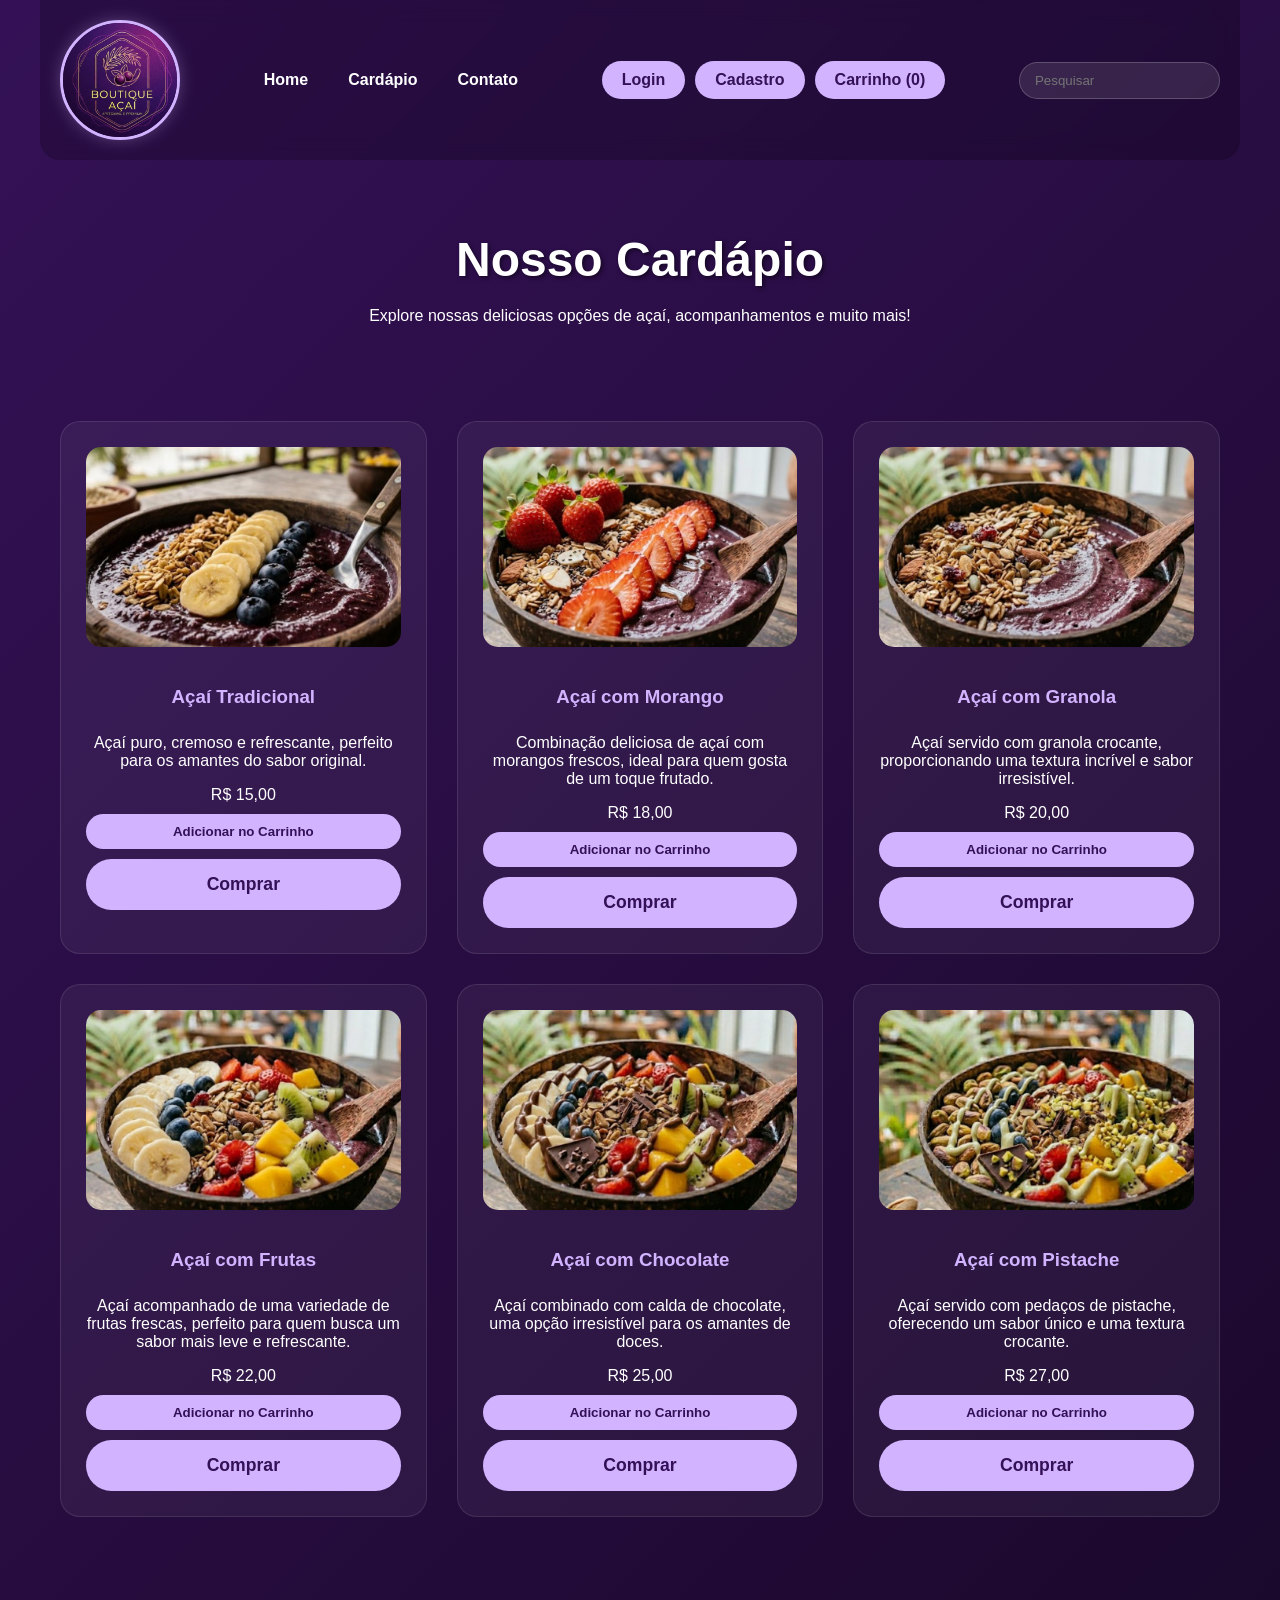
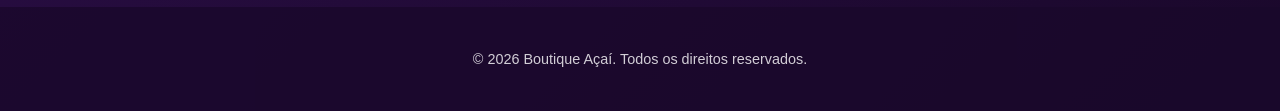
==== cardapio.html @ abd98169 "Site para Comércio de Açaí" ====
<!DOCTYPE html>
<html lang="pt-BR">
<head>
    <meta charset="UTF-8">
    <meta name="viewport" content="width=device-width, initial-scale=1.0">
    <title>Cardápio - Boutique Açaí</title>
    <link rel="stylesheet" href="style.css">
    <script src="script.js" defer></script>
</head>
<body>  
    
    <header class="container">
        <img src="img/logo.jpg" alt="Logo Boutique Açaí" class="logo">
        <nav class="menu">
            <a href="index.html">Home</a>
            <a href="cardapio.html">Cardápio</a>
            <a href="contato.html">Contato</a>
        </nav>
        <div class="auth-group">
            <a href="login.html" class="btn-auth">Login</a>
            <a href="cadastro.html" class="btn-auth">Cadastro</a>
            <a href="carrinho.html" class="btn-auth">Carrinho</a>
        </div>
        <div class="search">
            <input type="text" placeholder="Pesquisar">
        </div>
    </header>

    <div class="content">   
        <h1>Nosso Cardápio</h1>
        <p>Explore nossas deliciosas opções de açaí, acompanhamentos e muito mais!</p>
    </div>
    <div class="products">
        <div class="product-item">
            <img src="img/acai-tradicional.jpg" alt="Açaí Tradicional" class="product-image">
            <h3>Açaí Tradicional</h3>
            <p>Açaí puro, cremoso e refrescante, perfeito para os amantes do sabor original.</p>
            <valor>R$ 15,00</valor>
            <button class="btn-auth">Adicionar no Carrinho</button>
            <button class="btn-cta">Comprar</button>

        </div>
        <div class="product-item">
            <img src="img/acai-morango.jpg" alt="Açaí com Morango" class="product-image">
            <h3>Açaí com Morango</h3>
            <p>Combinação deliciosa de açaí com morangos frescos, ideal para quem gosta de um toque frutado.</p>
            <valor>R$ 18,00</valor>
            <button class="btn-auth">Adicionar no Carrinho</button>
            <button class="btn-cta">Comprar</button>
        </div>
        <div class="product-item">
            <img src="img/acai-granola.jpg" alt="Açaí com Granola" class="product-image">
            <h3>Açaí com Granola</h3>
            <p>Açaí servido com granola crocante, proporcionando uma textura incrível e sabor irresistível.</p>
            <valor>R$ 20,00</valor>
            <button class="btn-auth">Adicionar no Carrinho</button>
            <button class="btn-cta">Comprar</button>    
        </div>
        <div class="product-item">
            <img src="img/acai-frutas.jpg" alt="Açaí com Frutas" class="product-image">
            <h3>Açaí com Frutas</h3>
            <p>Açaí acompanhado de uma variedade de frutas frescas, perfeito para quem busca um sabor mais leve e refrescante.</p>
            <valor>R$ 22,00</valor>
            <button class="btn-auth">Adicionar no Carrinho</button>
            <button class="btn-cta">Comprar</button>
        </div>  
        <div class="product-item">
            <img src="img/acai-chocolate.jpg" alt="Açaí com Chocolate" class="product-image">
            <h3>Açaí com Chocolate</h3>
            <p>Açaí combinado com calda de chocolate, uma opção irresistível para os amantes de doces.</p>
            <valor>R$ 25,00</valor>
            <button class="btn-auth">Adicionar no Carrinho</button>
            <button class="btn-cta">Comprar</button>
        </div>
        <div class="product-item">
            <img src="img/acai-pistache.jpg" alt="Açaí com Pistache" class="product-image">
            <h3>Açaí com Pistache</h3>  
            <p>Açaí servido com pedaços de pistache, oferecendo um sabor único e uma textura crocante.</p>
            <valor>R$ 27,00</valor>
            <button class="btn-auth">Adicionar no Carrinho</button>
            <button class="btn-cta">Comprar</button>
        </div>
        

    
        <!-- Adicione mais produtos conforme necessário -->
    </div>
    <div class="footer">
        <p>&copy; 2026 Boutique Açaí. Todos os direitos reservados.</p>
    </div>
</body>
</html>
---- style.css ----
* {
    box-sizing: border-box;
}

body {
    font-family: 'Segoe UI', Tahoma, Geneva, Verdana, sans-serif;
    margin: 0;
    padding: 0;
    background: linear-gradient(135deg, #341156 0%, #1a082b 100%);
    color: #fff;
    text-align: center;
    min-height: 100vh;
}

.container {
    max-width: 1200px;
    margin: 0 auto;
    display: flex;
    flex-wrap: wrap;
    justify-content: space-between;
    align-items: center;
    padding: 20px 20px 20px 20px;
    background: rgba(0, 0, 0, 0.2);
    backdrop-filter: blur(10px);
    border-radius: 0 0 20px 20px;
}

.logo {
    width: 120px;
    height: 120px;
    border-radius: 50%;
    object-fit: cover;
    border: 3px solid #d1b3ff;
    box-shadow: 0 0 15px rgba(209, 179, 255, 0.3);
}

.menu {
    display: flex;
    gap: 20px;
}

.menu a {
    text-decoration: none;
    color: #fff;
    font-weight: bold;
    transition: all 0.3s ease;
    padding: 5px 10px;
}

.menu a:hover {
    color: #d1b3ff;
    transform: translateY(-2px);
}
.auth-group {
    display: flex;
    gap: 10px;
    align-items: center;
}

.btn-auth {
    background: #d1b3ff;
    color: #341156;
    padding: 10px 20px;
    border-radius: 25px;
    text-decoration: none;
    font-weight: bold;
    transition: all 0.3s ease;
    display: inline-block;
}

.btn-auth:hover {
    background: #fff;
    transform: scale(1.05);
    box-shadow: 0 5px 15px rgba(0,0,0,0.3);
}

.search input {
    padding: 10px 15px;
    border-radius: 20px;
    border: none;
    outline: none;
    background: rgba(255, 255, 255, 0.1);
    color: #fff;
    border: 1px solid rgba(255, 255, 255, 0.2);
}

.banner {
    background: linear-gradient(rgba(0,0,0,0.5), rgba(0,0,0,0.5)), url('img/banner.jpg') center/cover no-repeat;
    height: 400px;
    display: flex;
    flex-direction: column;
    justify-content: center;
    align-items: center;
    padding: 0 20px;
    margin-top: 10px;
}

.banner h2 {
    font-size: 3rem;
    margin-bottom: 10px;
    text-shadow: 2px 2px 8px rgba(0,0,0,0.7);
}

.banner p {
    font-size: 1.4rem;
    margin-bottom: 20px;
    text-shadow: 1px 1px 4px rgba(0,0,0,0.7);
    color: #fff;
    max-width: 600px;
    text-align: center;
    line-height: 1.5;
}

.btn-cta {
    background: #d1b3ff;
    color: #341156;
    padding: 15px 30px;
    border-radius: 30px;
    text-decoration: none;
    font-weight: bold;
    font-size: 1.1rem;
    transition: 0.3s;
}

.btn-cta:hover {
    background: #fff;
    transform: translateY(-3px);
    box-shadow: 0 10px 20px rgba(0,0,0,0.3);
}

.content {
    padding: 40px 20px;
    max-width: 1200px;
    margin: 0 auto;
}

.content h1 {
    font-size: 3rem;
    margin-bottom: 20px;
    text-shadow: 2px 2px 4px rgba(0,0,0,0.5);
}

.contact-form, .login-form {
    max-width: 600px;
    margin: 0 auto 40px auto;
    background: rgba(255, 255, 255, 0.05);
    padding: 30px;
    border-radius: 20px;
    border: 1px solid rgba(255, 255, 255, 0.1);
    text-align: left;
}

.contact-form label, .login-form label {
    display: block;
    margin-bottom: 8px;
    color: #d1b3ff;
    font-weight: bold;
}

.contact-form input,
.login-form input,
.contact-form textarea {
    width: 100%;
    padding: 12px;
    margin-bottom: 20px;
    border-radius: 10px;
    border: 1px solid rgba(255, 255, 255, 0.2);
    background: rgba(255, 255, 255, 0.1);
    color: #fff;
    font-family: inherit;
}

.contact-form input:focus,
.login-form input:focus,
.contact-form textarea:focus {
    outline: none;
    border-color: #d1b3ff;
    background: rgba(255, 255, 255, 0.15);
}

.contact-form .btn-cta, .login-form .btn-cta {
    width: 100%;
    border: none;
    cursor: pointer;
}

.login-form p {
    text-align: center;
    margin-top: 20px;
}

.login-form a {
    color: #d1b3ff;
    text-decoration: none;
    font-weight: bold;
    transition: 0.3s;
}

.login-form a:hover {
    color: #fff;
    text-decoration: underline;
}

.btn-whatsapp {
    background: #25d366;
    color: #fff;
    padding: 15px 30px;
    border-radius: 30px;
    text-decoration: none;
    font-weight: bold;
    display: inline-flex;
    align-items: center;
    gap: 10px;
    transition: 0.3s;
}

.btn-whatsapp:hover {
    background: #128c7e;
    transform: translateY(-3px);
    box-shadow: 0 10px 20px rgba(37, 211, 102, 0.3);
}

.products {
    display: grid;
    grid-template-columns: repeat(auto-fit, minmax(300px, 1fr));
    gap: 30px;
    padding: 40px 20px;
    max-width: 1200px;
    margin: 0 auto;
}

.product-item {
    background: rgba(255, 255, 255, 0.05);
    padding: 25px;
    border-radius: 20px;
    border: 1px solid rgba(255, 255, 255, 0.1);
    transition: transform 0.3s ease, background 0.3s ease;
    display: flex;
    flex-direction: column;
    align-items: center;
}

.product-item:hover {
    transform: translateY(-10px);
    background: rgba(255, 255, 255, 0.1);
}

.product-image {
    width: 100%;
    height: 200px;
    object-fit: cover;
    border-radius: 15px;
    margin-bottom: 20px;
}

.product-item h3 {
    color: #d1b3ff;
    margin-bottom: 10px;
}

.product-item .btn-cta, .product-item .btn-auth {
    width: 100%;
    margin-top: 10px;
    border: none;
    cursor: pointer;
}

.footer {
    background: #1a082b;
    padding: 30px;
    margin-top: 50px;
    font-size: 0.9rem;
    opacity: 0.8;
}

@media (max-width: 992px) {
    .container {
        flex-direction: column;
        gap: 20px;
        padding: 10px;
    }
    .logo {
        width: 100px;
        height: 100px;
    }
    .menu {
        justify-content: center;
    }
    .menu a {
        font-size: 1rem;
    }
    .btn-auth {
        font-size: 0.9rem;
        padding: 5px 10px;  
    }
}

@media (max-width: 480px) {
    .logo {
        width: 100px;
        height: 100px;
        margin-bottom: 20px;
    }
    .menu a {
        font-size: 0.8rem;
    }
    .btn-auth {
        font-size: 0.7rem;
        padding: 5px 8px;
    }
    .search input {
        font-size: 0.8rem;
        padding: 8px 12px;
    }
    .btn-cta {
        font-size: 0.8rem;
        padding: 12px 30px;     
    }
    .content h1 {
        font-size: 2rem;
    }
    .banner {
        height: 300px;
    }
    .banner h2 {
        font-size: 2rem;
    }
}

/* Animação de Balanço para o Carrinho */
@keyframes cartShake {
    0% { transform: scale(1); }
    25% { transform: scale(1.1) rotate(10deg); }
    50% { transform: scale(1.1) rotate(-10deg); }
    75% { transform: scale(1.1) rotate(10deg); }
    100% { transform: scale(1) rotate(0); }
}

.cart-shake {
    animation: cartShake 0.5s cubic-bezier(.36,.07,.19,.97) both;
    backface-visibility: hidden;
    transform-origin: center;
    z-index: 1000;
}
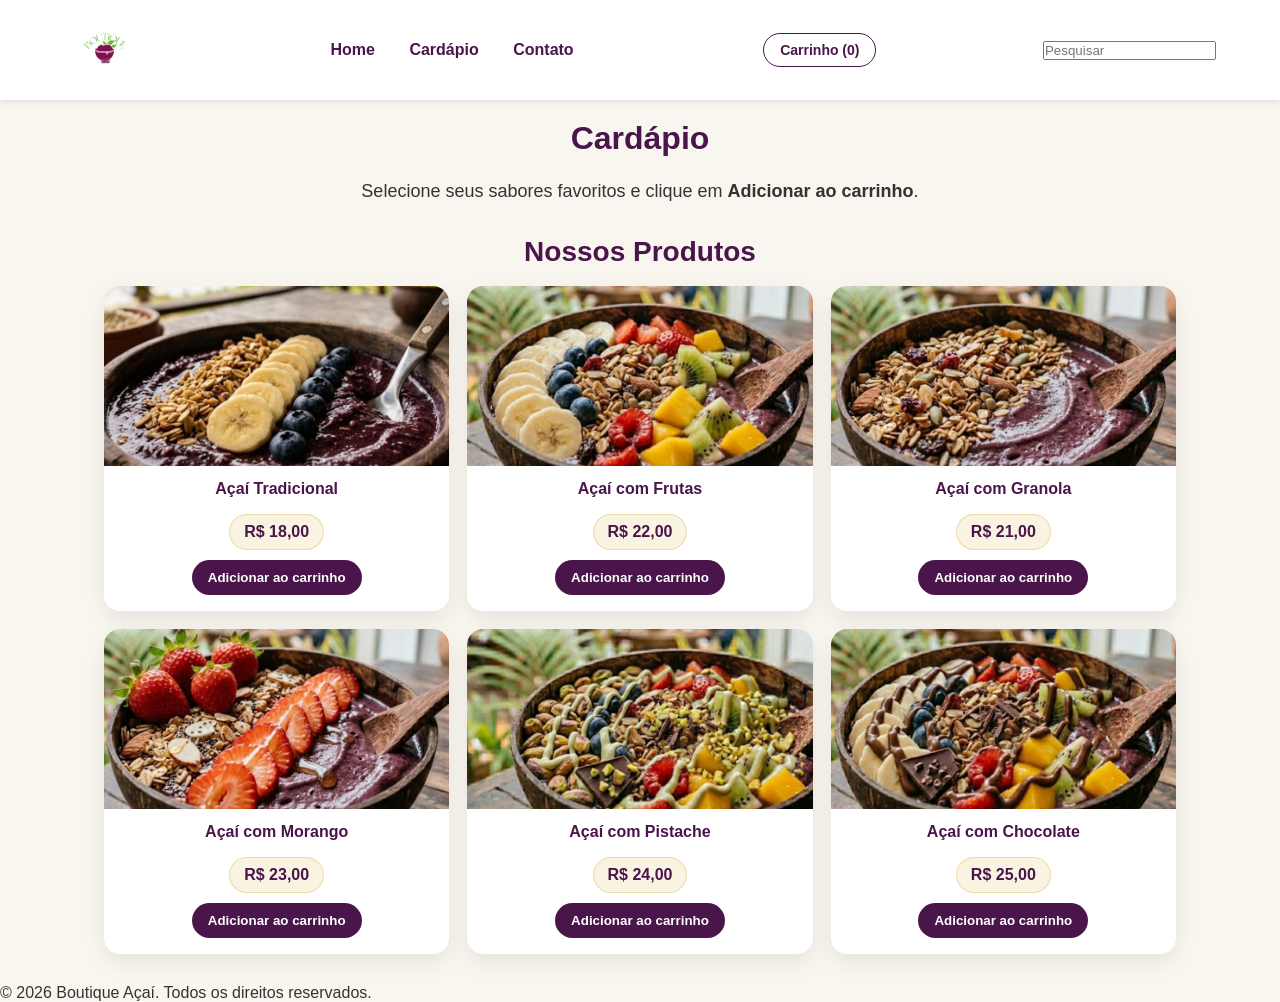
==== commit 72c90c9a: "Fix carrinho whatsapp" ====
--- a/cardapio.html
+++ b/cardapio.html
@@ -3,22 +3,18 @@
 <head>
     <meta charset="UTF-8">
     <meta name="viewport" content="width=device-width, initial-scale=1.0">
-    <title>Cardápio - Boutique Açaí</title>
-    <link rel="stylesheet" href="style.css">
-    <script src="script.js" defer></script>
+    <title>Cardápio</title>
+    <link rel="stylesheet" href="CSS/style.css">
 </head>
-<body>  
-    
+<body>
     <header class="container">
-        <img src="img/logo.jpg" alt="Logo Boutique Açaí" class="logo">
+        <img src="img/logo.png" alt="Logo Boutique Açaí" class="logo">
         <nav class="menu">
             <a href="index.html">Home</a>
             <a href="cardapio.html">Cardápio</a>
             <a href="contato.html">Contato</a>
         </nav>
         <div class="auth-group">
-            <a href="login.html" class="btn-auth">Login</a>
-            <a href="cadastro.html" class="btn-auth">Cadastro</a>
             <a href="carrinho.html" class="btn-auth">Carrinho</a>
         </div>
         <div class="search">
@@ -26,67 +22,78 @@
         </div>
     </header>
 
-    <div class="content">   
-        <h1>Nosso Cardápio</h1>
-        <p>Explore nossas deliciosas opções de açaí, acompanhamentos e muito mais!</p>
+    <div class="content">
+        <h1 style="text-align:center; color: var(--roxo-escuro); margin: 10px 0 20px;">Cardápio</h1>
+        <p style="text-align:center; max-width: 900px; margin: 0 auto 26px;">
+            Selecione seus sabores favoritos e clique em <strong>Adicionar ao carrinho</strong>.
+        </p>
     </div>
-    <div class="products">
-        <div class="product-item">
-            <img src="img/acai-tradicional.jpg" alt="Açaí Tradicional" class="product-image">
-            <h3>Açaí Tradicional</h3>
-            <p>Açaí puro, cremoso e refrescante, perfeito para os amantes do sabor original.</p>
-            <valor>R$ 15,00</valor>
-            <button class="btn-auth">Adicionar no Carrinho</button>
-            <button class="btn-cta">Comprar</button>
 
+    <section class="destaques" aria-label="Produtos no cardápio">
+        <h3 style="margin-bottom: 18px;">Nossos Produtos</h3>
+
+        <div class="cards">
+            <article class="card product-item">
+                <img src="img/acai-tradicional.jpg" alt="Açaí Tradicional">
+                <h4 class="product-title">Açaí Tradicional</h4>
+                <div class="product-meta">
+                    <span class="product-price">R$ 18,00</span>
+                    <button class="btn-add" type="button" onclick="addToCart('Açaí Tradicional', 18.00)">Adicionar ao carrinho</button>
+                </div>
+            </article>
+
+            <article class="card product-item">
+                <img src="img/acai-frutas.jpg" alt="Açaí com Frutas">
+                <h4 class="product-title">Açaí com Frutas</h4>
+                <div class="product-meta">
+                    <span class="product-price">R$ 22,00</span>
+                    <button class="btn-add" type="button" onclick="addToCart('Açaí com Frutas', 22.00)">Adicionar ao carrinho</button>
+                </div>
+            </article>
+
+            <article class="card product-item">
+                <img src="img/acai-granola.jpg" alt="Açaí com Granola">
+                <h4 class="product-title">Açaí com Granola</h4>
+                <div class="product-meta">
+                    <span class="product-price">R$ 21,00</span>
+                    <button class="btn-add" type="button" onclick="addToCart('Açaí com Granola', 21.00)">Adicionar ao carrinho</button>
+                </div>
+            </article>
+
+            <article class="card product-item">
+                <img src="img/acai-morango.jpg" alt="Açaí com Morango">
+                <h4 class="product-title">Açaí com Morango</h4>
+                <div class="product-meta">
+                    <span class="product-price">R$ 23,00</span>
+                    <button class="btn-add" type="button" onclick="addToCart('Açaí com Morango', 23.00)">Adicionar ao carrinho</button>
+                </div>
+            </article>
+
+            <article class="card product-item">
+                <img src="img/acai-pistache.jpg" alt="Açaí com Pistache">
+                <h4 class="product-title">Açaí com Pistache</h4>
+                <div class="product-meta">
+                    <span class="product-price">R$ 24,00</span>
+                    <button class="btn-add" type="button" onclick="addToCart('Açaí com Pistache', 24.00)">Adicionar ao carrinho</button>
+                </div>
+            </article>
+
+            <article class="card product-item">
+                <img src="img/acai-chocolate.jpg" alt="Açaí com Chocolate">
+                <h4 class="product-title">Açaí com Chocolate</h4>
+                <div class="product-meta">
+                    <span class="product-price">R$ 25,00</span>
+                    <button class="btn-add" type="button" onclick="addToCart('Açaí com Chocolate', 25.00)">Adicionar ao carrinho</button>
+                </div>
+            </article>
         </div>
-        <div class="product-item">
-            <img src="img/acai-morango.jpg" alt="Açaí com Morango" class="product-image">
-            <h3>Açaí com Morango</h3>
-            <p>Combinação deliciosa de açaí com morangos frescos, ideal para quem gosta de um toque frutado.</p>
-            <valor>R$ 18,00</valor>
-            <button class="btn-auth">Adicionar no Carrinho</button>
-            <button class="btn-cta">Comprar</button>
-        </div>
-        <div class="product-item">
-            <img src="img/acai-granola.jpg" alt="Açaí com Granola" class="product-image">
-            <h3>Açaí com Granola</h3>
-            <p>Açaí servido com granola crocante, proporcionando uma textura incrível e sabor irresistível.</p>
-            <valor>R$ 20,00</valor>
-            <button class="btn-auth">Adicionar no Carrinho</button>
-            <button class="btn-cta">Comprar</button>    
-        </div>
-        <div class="product-item">
-            <img src="img/acai-frutas.jpg" alt="Açaí com Frutas" class="product-image">
-            <h3>Açaí com Frutas</h3>
-            <p>Açaí acompanhado de uma variedade de frutas frescas, perfeito para quem busca um sabor mais leve e refrescante.</p>
-            <valor>R$ 22,00</valor>
-            <button class="btn-auth">Adicionar no Carrinho</button>
-            <button class="btn-cta">Comprar</button>
-        </div>  
-        <div class="product-item">
-            <img src="img/acai-chocolate.jpg" alt="Açaí com Chocolate" class="product-image">
-            <h3>Açaí com Chocolate</h3>
-            <p>Açaí combinado com calda de chocolate, uma opção irresistível para os amantes de doces.</p>
-            <valor>R$ 25,00</valor>
-            <button class="btn-auth">Adicionar no Carrinho</button>
-            <button class="btn-cta">Comprar</button>
-        </div>
-        <div class="product-item">
-            <img src="img/acai-pistache.jpg" alt="Açaí com Pistache" class="product-image">
-            <h3>Açaí com Pistache</h3>  
-            <p>Açaí servido com pedaços de pistache, oferecendo um sabor único e uma textura crocante.</p>
-            <valor>R$ 27,00</valor>
-            <button class="btn-auth">Adicionar no Carrinho</button>
-            <button class="btn-cta">Comprar</button>
-        </div>
-        
+    </section>
 
-    
-        <!-- Adicione mais produtos conforme necessário -->
-    </div>
     <div class="footer">
         <p>&copy; 2026 Boutique Açaí. Todos os direitos reservados.</p>
     </div>
+
+    <script src="JS/script.js" defer></script>
 </body>
-</html> +</html>
+
--- a/CSS/style.css
+++ b/CSS/style.css
@@ -0,0 +1,286 @@
+*{
+    margin: 0;
+    padding: 0;
+    box-sizing: border-box;
+    font-family: 'Poppins', sans-serif;
+
+}
+
+:root{
+    --roxo-escuro: #4a154b;
+    --roxo-medio: #6b2d5c;
+    --creme: #F9f6f0;
+    --dourado: #d4af37;
+    --branco: #ffffff;
+    --texto-escuro: #333333;
+    --texto-medio: #666666;
+    --texto-claro: #999999;
+}
+
+body{
+    background-color: var(--creme);
+    color: var(--texto-escuro);
+}
+
+header.container{
+    display:flex;
+    justify-content: space-between;
+    align-items: center;
+    padding: 15px 5%;
+    background-color: var(--branco);
+    box-shadow: 0 2px 5px rgba(0,0,0,0.1);
+
+
+}
+
+.logo{
+    height: 60px;
+    width: auto;
+    cursor: pointer;
+    margin-right: 15px;
+    margin-left: 10px;
+    margin-top: 5px;
+    margin-bottom: 5px;
+    border-radius: 5px; 
+}
+
+.menu a{
+    text-decoration: none;
+    color: var(--roxo-escuro);
+    font-weight: bold;
+    margin: 0 15px;
+    transition: color 0.3s ease;
+}
+ 
+.menu a:hover{
+    color: var(--dourado);
+}
+
+.auth-group .btn-auth{
+    text-decoration: none;
+    color: var(--roxo-escuro);
+    border: 1px solid var(--roxo-escuro);
+    padding: 8px 16px;
+    border-radius: 20px;
+    margin-left: 8px;
+    font-size: 14px;
+    font-weight: bold;
+    transition: all 0.3s ease;
+}
+
+.auth-group .btn-auth hover{
+    background-color: var(--roxo-escuro);
+    color: var(--branco);
+}
+
+.search input:focus{
+    border-color: var(--roxo-medio);
+
+}
+
+
+/* Banner */
+.banner{
+    width: 100%;
+    height: 420px;
+    position: relative;
+    display: flex;
+    justify-content: center;
+    align-items: center;
+    color: var(--branco);
+    text-align: center;
+    padding: 24px;
+    overflow: hidden;
+}
+
+.banner-img{
+    position: absolute;
+    inset: 0;
+    width: 100%;
+    height: 100%;
+    object-fit: cover;
+    object-position: center;
+    z-index: 0;
+}
+
+
+.banner-overlay{
+    position: absolute;
+    inset: 0;
+    background: linear-gradient(90deg, rgba(74,21,75,0.85) 0%, rgba(74,21,75,0.55) 50%, rgba(74,21,75,0.85) 100%);
+}
+
+.banner-content{
+    position: relative;
+    z-index: 1;
+    max-width: 980px;
+}
+
+.banner-content h2{
+    font-size: 52px;
+    font-weight: 800;
+    margin-bottom: 16px;
+    line-height: 1.05;
+}
+
+.banner-content p{
+    font-size: 18px;
+    color: rgba(255,255,255,0.92);
+    margin-bottom: 26px;
+}
+
+.btn-cta{
+    display: inline-block;
+    text-decoration: none;
+    background: var(--dourado);
+    color: var(--roxo-escuro);
+    font-weight: 900;
+    padding: 12px 26px;
+    border-radius: 999px;
+    box-shadow: 0 10px 25px rgba(212,175,55,0.25);
+    transition: transform 0.2s ease, filter 0.2s ease;
+}
+
+.btn-cta:hover{
+    transform: translateY(-2px);
+    filter: brightness(1.05);
+}
+
+@media (max-width: 768px){
+    .banner{ height: 360px; }
+    .banner-content h2{ font-size: 34px; }
+    .banner-content p{ font-size: 16px; }
+}
+
+@media (max-width: 420px){
+    .banner-content h2{ font-size: 28px; }
+    .btn-cta{ padding: 10px 18px; }
+}
+
+/* Destaques */
+.destaques{
+    max-width: 1200px;
+    margin: 30px auto;
+    padding: 0 5%;
+}
+
+
+
+/* Texto abaixo do banner */
+.content{
+    max-width: 1200px;
+    margin: 20px auto 0;
+    padding: 0 5%;
+}
+
+.content p{
+    text-align: center;
+    font-size: 18px;
+    line-height: 1.6;
+    color: var(--texto-escuro);
+    font-weight: 500;
+}
+
+
+
+.destaques h3{
+    text-align: center;
+    font-size: 28px;
+    color: var(--roxo-escuro);
+    margin-bottom: 18px;
+}
+
+.cards{
+    display: grid;
+    grid-template-columns: repeat(3, 1fr);
+    gap: 18px;
+}
+
+.card{
+    background: var(--branco);
+    border-radius: 16px;
+    overflow: hidden;
+    box-shadow: 0 8px 22px rgba(0,0,0,0.08);
+    transition: transform 0.2s ease, box-shadow 0.2s ease;
+}
+
+.card:hover{
+    transform: translateY(-4px);
+    box-shadow: 0 14px 35px rgba(0,0,0,0.12);
+}
+
+.card img{
+    width: 100%;
+    height: 180px;
+    object-fit: cover;
+    display: block;
+}
+
+.card h4{
+    padding: 14px 14px 16px;
+    font-size: 16px;
+    color: var(--roxo-escuro);
+    text-align: center;
+    font-weight: 800;
+}
+
+/* Cardápio: preço + botão */
+.card.product-item{
+    display: flex;
+    flex-direction: column;
+    justify-content: space-between;
+}
+
+.card .product-meta{
+    display: flex;
+    flex-direction: column;
+    align-items: center;
+    gap: 10px;
+    padding: 0 14px 16px;
+}
+
+.card .product-price{
+    font-weight: 900;
+    color: var(--roxo-escuro);
+    background: rgba(212,175,55,0.15);
+    border: 1px solid rgba(212,175,55,0.35);
+    padding: 8px 14px;
+    border-radius: 999px;
+}
+
+.card .btn-add{
+    border: none;
+    background: var(--roxo-escuro);
+    color: var(--branco);
+    font-weight: 900;
+    padding: 10px 16px;
+    border-radius: 999px;
+    cursor: pointer;
+    transition: transform 0.15s ease, filter 0.2s ease, background 0.2s ease;
+}
+
+.card .btn-add:hover{
+    transform: translateY(-2px);
+    filter: brightness(1.08);
+    background: var(--roxo-medio);
+}
+
+/* Carrinho / WhatsApp */
+.btn-whatsapp{
+    background: #25D366;
+    color: #0b1f12;
+}
+
+.btn-whatsapp:hover{
+    filter: brightness(1.05);
+}
+
+@media (max-width: 900px){
+    .cards{ grid-template-columns: repeat(2, 1fr); }
+}
+
+@media (max-width: 520px){
+    .cards{ grid-template-columns: 1fr; }
+    .card img{ height: 200px; }
+}
+
